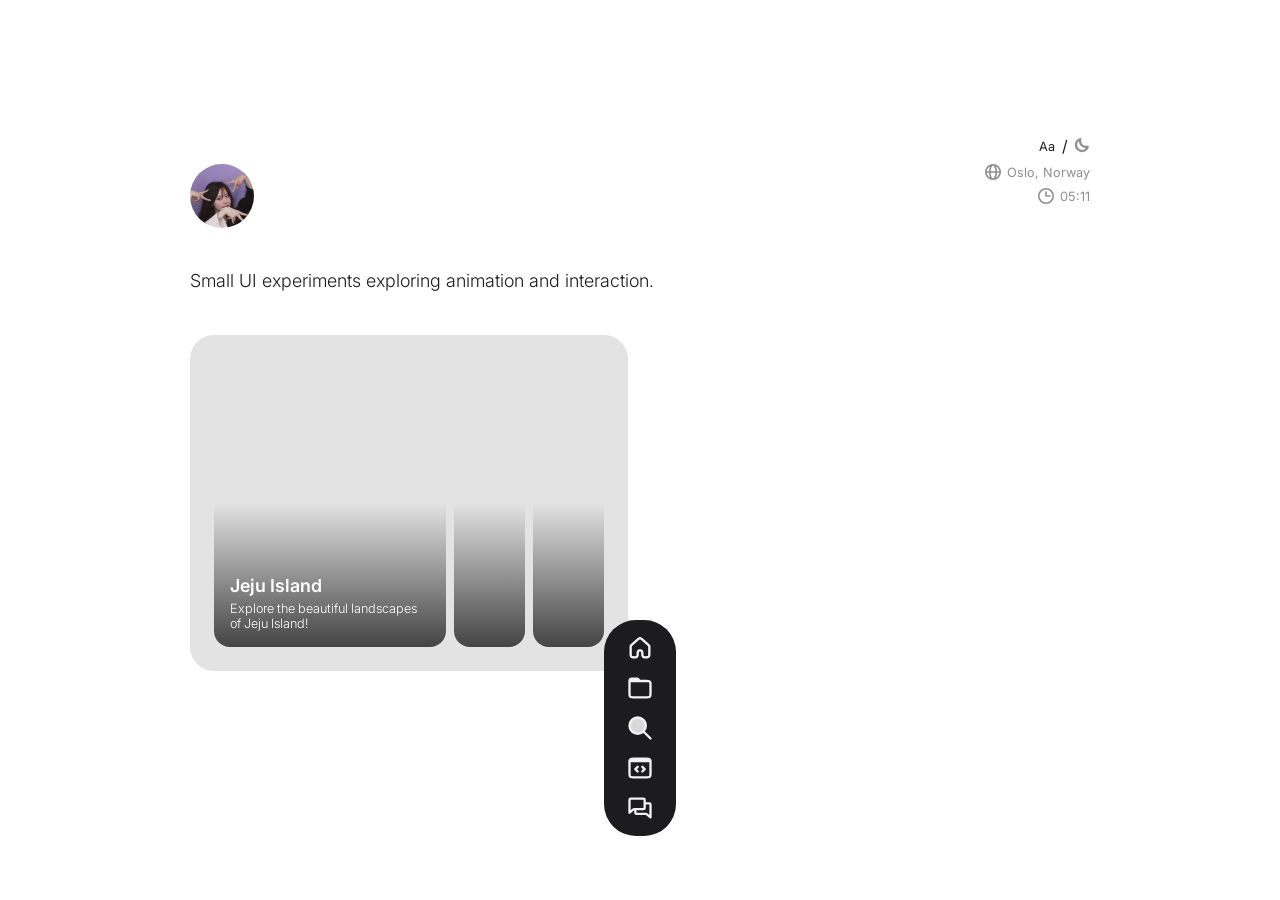
==== explored.html @ 6533a4c9 "Added explored page with horizontal accordion experiment" ====
<!DOCTYPE html>
<html lang="en">
<head>
    <meta charset="UTF-8">
    <meta name="viewport" content="width=device-width, initial-scale=1.0">
    <title>./ui bits</title>

    <link rel="icon" href="assets/icons/terminal.svg">
    <link rel="stylesheet" href="assets/css/reset.css">
    <link rel="stylesheet" href="assets/css/variables.css">
    <link rel="stylesheet" href="assets/css/fonts.css">
    <link rel="stylesheet" href="assets/css/style.css">
    <link rel="stylesheet" href="assets/css/explored.css">
</head>
<body class="wide-layout">
    <div class="utility-toggle">
        <button id="toggle-lang" class="toggle-btn">Aa</button>
        <span class="toggle-divider">/</span>
        <button id="toggle-theme" class="toggle-btn">
            <img id="toggle-icon" src="assets/icons/moon.svg" alt="Dark Mode">
        </button>
    </div>
    <header class="profile-header">
        <img src="assets/images/profile-pic.png" class="avatar" alt="Eileen Kim">

        <div class="meta">
            <div class="meta-location">
                <img src="assets/icons/globe.svg" class="profile-header-icon" alt="">
                <span>Oslo, Norway</span>
            </div>

            <div class="meta-clock">
                <img src="assets/icons/clock.svg" class="profile-header-icon" alt="">
                <time id="oslo-time"></time>
            </div>
        </div>
    </header>   

    <main>
        <section class="explored-intro">
            <p>Small UI experiments exploring animation and interaction.</p>
        </section>

        <section class="explored-grid">
            <div class="explored-card" data-experiment="accordion">
                <div class="accordion-wrapper">
                    <div class="accordion-item active" style="background-image: url('assets/images/explore-page/jeju.jpeg');">
                        <div class="accordion-content">
                            <h4>Jeju Island</h4>
                            <p>Explore the beautiful landscapes of Jeju Island!</p>
                        </div>
                    </div>
                    <div class="accordion-item" style="background-image: url('assets/images/explore-page/seoul.jpeg');">
                        <div class="accordion-content">
                            <h4>Seoul</h4>
                            <p>The capital city, mixing old palaces with modern skyscrapers.</p>
                        </div>
                    </div>
                    <div class="accordion-item" style="background-image: url('assets/images/explore-page/busan.jpeg');">
                        <div class="accordion-content">
                            <h4>Busan</h4>
                            <p>Coastal city known for its beaches and seafood markets.</p>
                        </div>
                    </div>
                </div>
            </div>

            <!-- Add more explored cards here -->
        </section>

    </main>

    <nav class="bottom-nav">
        <div class="nav-default" id="nav-default">
            <a href="index.html" class="nav-item">
                <img src="assets/icons/home.svg" alt="Home page">
            </a>
            
            <a href="projects.html" class="nav-item">
                <img src="assets/icons/folder.svg" alt="My projects">
            </a>
            
            <a href="explored.html" class="nav-item">
                <img src="assets/icons/search-active.svg" alt="Explored components">
            </a>
            
            <a href="tech.html" class="nav-item">
                <img src="assets/icons/code.svg" alt="My technology languages">
            </a>
            
            <button class="nav-item" id="toggle-socials">
                <img src="assets/icons/chat.svg" alt="Socials">
            </button>
        </div>

        <div class="nav-socials" id="nav-socials" style="display: none;">
            <button class="nav-item" id="close-socials">
                <img src="assets/icons/back.svg" alt="Close socials">
            </button>

            <a href="https://github.com/eileenkim-0" target="_blank" class="nav-item">
                <img src="assets/icons/github-white.svg" alt="GitHub">
            </a>

            <a href="https://linkedin.com/in/eileen-kim-417214236" target="_blank" class="nav-item">
            <img src="assets/icons/linkedin.svg" alt="LinkedIn">
            </a>

            <a href="https://instagram.com/eileenkim_" target="_blank" class="nav-item">
                <img src="assets/icons/instagram.svg" alt="Instagram">
            </a>
        </div>
    </nav>

    <script src="script.js"></script>
    <script src="explored.js"></script>
</body>
</html>
---- assets/css/variables.css ----
:root {
    --color-white: #fff;
    --color-light-grey: #E3E3E3;
    --color-grey: #8E8E93;
    --color-black: #1c1c1e;
    --color-accent: #ff8fa3;

    --font-family: 'Inter';
    --font-size-sm: 0.8rem;
    --font-size-base: 1.12rem;
    --font-size-lg: 1.25rem;

}

body.dark-mode {
    --color-white: #303030;
    --color-black: #F2F2F2;
    --color-light-grey: #454545
}
---- assets/css/fonts.css ----
@font-face {
  font-family: 'Inter';
  src: url('../fonts/Inter_18pt-Light.ttf') format('truetype');
  font-weight: 300;
}

@font-face {
  font-family: 'Inter';
  src: url('../fonts/Inter_18pt-Regular.ttf') format('truetype');
  font-weight: 400;
}

@font-face {
  font-family: 'Inter';
  src: url('../fonts/Inter_18pt-SemiBold.ttf') format('truetype');
  font-weight: 600;
}
---- assets/css/style.css ----
body {
    max-width: 600px;
    margin: 0 auto;
    padding: 3rem 0;
    font-family: var(--font-family);
    background-color: var(--color-white);
    color: var(--color-black);
}

@media (min-width: 768px) {
    body {
        padding-top: 8.5rem;
    }
}

main > section {
    margin-bottom: 2.5rem;
}

.utility-toggle {
    display: flex;
    justify-content: flex-end;
    align-items: center;
    gap: 0.4rem;
    margin-bottom: 0.5rem;
}

.toggle-btn {
    background: none;
    border: none;
    outline: none;
    font-family: var(--font-family);
    font-size: var(--font-size-sm);
    color: var(--color-black);
    padding: 0;
}

.toggle-btn img {
    width: 1rem;
    height: 1rem;
}

.profile-header {
    display: flex;
    justify-content: space-between;
    align-items: flex-start;
    margin-bottom: 2.5rem;
}

.avatar {
    width: 4rem;
    height: 4rem;
    border-radius: 50%;
}

.meta {
    display: flex;
    flex-direction: column;
    align-items: flex-end;
    gap: 0.5rem;
}

.meta-location,
.meta-clock {
    display: flex;
    align-items: center;
    color: var(--color-grey);
    font-size: var(--font-size-sm);
    font-weight: 400;
    gap: 0.4rem;
}

.profile-header-icon {
    width: 1rem;
    height: 1rem;
}

.text-section p {
    font-weight: 300;
    font-size: var(--font-size-base);
    line-height: 1.5;
    margin-bottom: 1rem;
}

.text-section p:last-child {
    margin-bottom: 0;
}

.github-section {
    margin-bottom: 4.5rem;
}

.github-section img {
    width: 100%;
    height: auto;
}

.contact-cta {
    display: flex;
    justify-content: space-between;
    align-items: center;
    background-color: #E3E3E3;
    border-radius: 2rem;
    padding: 0.5rem 0.5rem 0.5rem 1.5rem;
}

.contact-cta p {
    font-weight: 300;
    font-size: var(--font-size-sm);
    color: #1c1c1e;
}

.cta-button {
    background-color: #1c1c1e;
    color: #fff;
    border: none;
    font-family: var(--font-family);
    font-size: var(--font-size-sm);
    font-weight: 400;
    border-radius: 2rem;
    padding: 1rem 2rem;
    cursor: pointer;
}

.bottom-nav {
    display: flex;
    background-color: #1c1c1e;
    border-radius: 2rem;
    padding: 0.5rem 1rem;
    justify-content: center;
    align-items: center;
    gap: 0.5rem;
    position: fixed;
    left: 50%;
    bottom: 4rem;
    transform: translateX(-50%);
}

.nav-item {
    width: 2.5rem;
    height: 2.5rem;
    display: flex;
    align-items: center;
    justify-content: center;
    border-radius: 50%;
    background: none;
    border: none;
    text-decoration: none;
    cursor: pointer;
}

.nav-item img {
    width: 1.8rem;
    height: 1.8rem;
}
---- assets/css/explored.css ----
body.wide-layout {
    max-width: 900px;
}

.explored-intro {
    font-weight: 300;
    font-size: var(--font-size-base);
    line-height: 1.5;
}

.explored-grid {
    display: grid;
    grid-template-columns: 1fr;
    gap: 1.5rem;
    align-items: start;
}

@media (min-width: 640px) {
    .explored-grid {
        grid-template-columns: 1fr 1fr;
    }
}

.explored-card {
    border-radius: 1.5rem;
    padding: 1.5rem;
    background-color: var(--color-light-grey);
    min-width: 0;
}

.accordion-wrapper {
    display: flex;
    gap: 0.5rem;
    height: 18rem;
    justify-content: center;
}

.accordion-item {
    width: 5.5rem;
    padding: 1rem;
    background-size: cover;
    background-position: center;

    display: flex;
    align-items: flex-end;
    position: relative;

    border-radius: 1rem;
    overflow: hidden;
    transition: width 0.35s ease;
    cursor: pointer;
}

.accordion-item::before {
    content: "";
    position: absolute;
    inset: 0;
    background: linear-gradient(to top, rgba(0,0,0,0.7), transparent 50%);
}

.accordion-item.active {
    width: 20rem;
}

.accordion-content {
    position: relative;
    color: #fff;
    opacity: 0;
    white-space: normal;
    transition: opacity 0.2s ease;
    transition-delay: 0.15s;
    width: 100%;
}

.accordion-item.active .accordion-content {
    opacity: 1;
}

.accordion-content h4 {
    font-size: var(--font-size-base);
    font-weight: 600;
    margin-bottom: 0.3rem;
}

.accordion-content p {
    font-size: var(--font-size-sm);
    font-weight: 300;
}
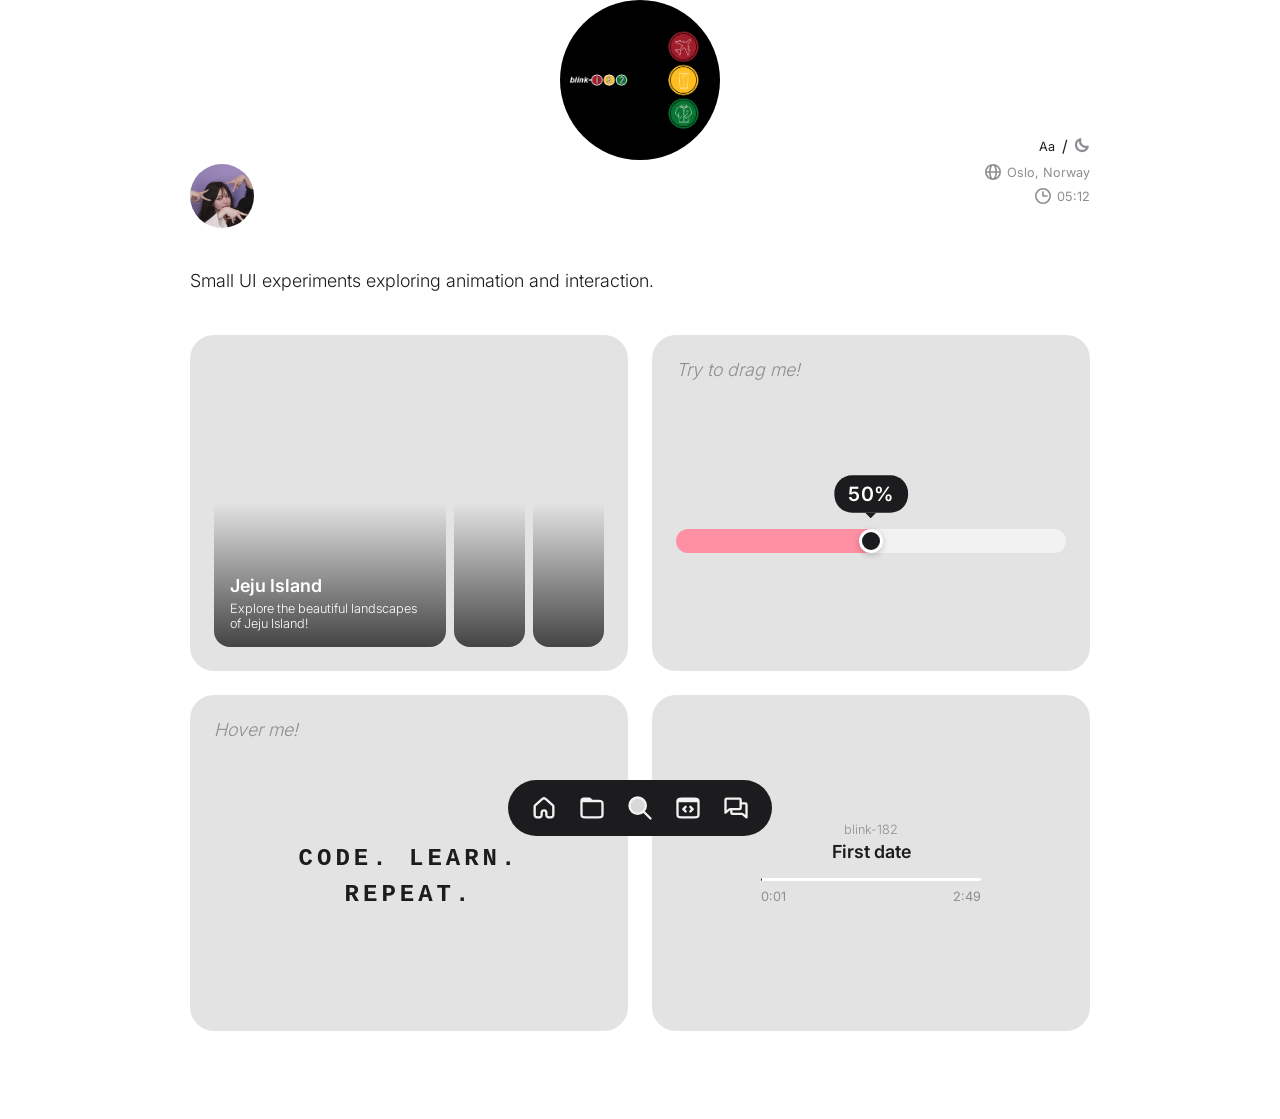
==== commit 8d8f136d: "Added slider, fun hover function and music player experiments to explored page" ====
--- a/explored.html
+++ b/explored.html
@@ -42,6 +42,7 @@
         </section>
 
         <section class="explored-grid">
+            <!-- Explored Cards -->
             <div class="explored-card" data-experiment="accordion">
                 <div class="accordion-wrapper">
                     <div class="accordion-item active" style="background-image: url('assets/images/explore-page/jeju.jpeg');">
@@ -64,7 +65,41 @@
                     </div>
                 </div>
             </div>
+            
+            <!-- Slider -->
+            <div class="explored-card" data-experiment="slider">
+                <p class="slider-label">Try to drag me!</p>
+                <div class="slider-wrapper">
+                    <div class="slider-bubble" id="slider-bubble">50%</div>
+                    <input type="range" min="0" max="100" value="50" class="range-slider" id="range-slider">
+                </div>
+            </div>
 
+            <!-- Scramble -->
+            <div class="explored-card" data-experiment="scramble">
+                <p class="scramble-label">Hover me!</p>
+                <div class="scramble-content">
+                    <h3 class="scramble-text" data-text="CODE. LEARN. REPEAT.">CODE. LEARN. REPEAT.</h3>
+                </div>
+            </div>
+
+            <!-- Music Player -->
+            <div class="explored-card" data-experiment="music">
+                <div class="music-player">
+                    <div class="music-cover-wrapper">
+                        <img src="assets/images/explore-page/blink182.webp" alt="Blink 182 Album Cover" class="music-cover" id="music-cover">
+                    </div>
+                    <p class="music-artist">blink-182</p>
+                    <h4 class="music-title">First date</h4>
+                    <div class="music-progress-bar">
+                        <div class="music-progress-fill" id="music-progress-fill"></div>
+                    </div>
+                    <div class="music-time">
+                        <span id="music-current-time">0:00</span>
+                        <span id="music-total-time">2:49</span>
+                    </div>
+                </div>
+            </div>
             <!-- Add more explored cards here -->
         </section>
 
--- a/assets/css/style.css
+++ b/assets/css/style.css
@@ -139,6 +139,7 @@
 .nav-item {
     width: 2.5rem;
     height: 2.5rem;
+
     display: flex;
     align-items: center;
     justify-content: center;
@@ -146,6 +147,7 @@
     background: none;
     border: none;
     text-decoration: none;
+    transition: background-color 0.15s ease;
     cursor: pointer;
 }
 
@@ -153,3 +155,15 @@
     width: 1.8rem;
     height: 1.8rem;
 }
+
+.nav-item:hover {
+    background-color: rgba(255, 255, 255, 0.356);
+    border-radius: 0.75rem;
+}
+
+.nav-default,
+.nav-socials {
+    display: flex;
+    align-items: center;
+    gap: 0.5rem;
+}
--- a/assets/css/explored.css
+++ b/assets/css/explored.css
@@ -28,13 +28,13 @@
     min-width: 0;
 }
 
+/* Accordion */
 .accordion-wrapper {
     display: flex;
     gap: 0.5rem;
     height: 18rem;
     justify-content: center;
 }
-
 .accordion-item {
     width: 5.5rem;
     padding: 1rem;
@@ -50,18 +50,15 @@
     transition: width 0.35s ease;
     cursor: pointer;
 }
-
 .accordion-item::before {
     content: "";
     position: absolute;
     inset: 0;
     background: linear-gradient(to top, rgba(0,0,0,0.7), transparent 50%);
 }
-
 .accordion-item.active {
     width: 20rem;
 }
-
 .accordion-content {
     position: relative;
     color: #fff;
@@ -71,18 +68,200 @@
     transition-delay: 0.15s;
     width: 100%;
 }
-
 .accordion-item.active .accordion-content {
     opacity: 1;
 }
-
 .accordion-content h4 {
     font-size: var(--font-size-base);
     font-weight: 600;
     margin-bottom: 0.3rem;
 }
-
 .accordion-content p {
     font-size: var(--font-size-sm);
     font-weight: 300;
-}+}
+
+/* Slider */
+.explored-card[data-experiment="slider"] {
+    display: flex;
+    flex-direction: column;
+    min-height: 21rem;
+}
+.slider-wrapper {
+    position: relative;
+    padding-top: 3rem;
+
+    display: flex;
+    align-items: center;
+    justify-content: center;
+    flex: 1;
+    
+}
+.slider-label {
+    font-size: var(--font-size-base);
+    font-weight: 300;
+    font-style: italic;
+    color: var(--color-grey);
+    margin-bottom: 0.5rem;
+}
+.range-slider {
+    -webkit-appearance: none;
+    appearance: none;
+    width: 100%;
+    height: auto;
+    border-radius: 1rem;
+    background: linear-gradient(to right, #f5c6c6 50%, #633c3c 50%);
+    outline: none;
+    cursor: pointer;
+}
+.range-slider::-webkit-slider-thumb {
+    width: 1.5rem;
+    height: 1.5rem;
+    background: var(--color-black);
+    border: 3px solid var(--color-white);
+    box-shadow: 0 2px 6px rgba(0, 0, 0, 0.2);
+    cursor: pointer;
+    border-radius: 50%;
+    -webkit-appearance: none;
+    appearance: none;
+}
+.range-slider::-moz-range-thumb {
+    width: 1.5rem;
+    height: 1.5rem;
+    background: var(--color-black);
+    border: 3px solid var(--color-white);
+    box-shadow: 0 2px 6px rgba(0, 0, 0, 0.2);
+    cursor: pointer;
+    border-radius: 50%;
+}
+.slider-bubble {
+    background-color: var(--color-black);
+    color: var(--color-white);
+    padding: 0.4rem 0.8rem;
+    border-radius: 1rem;
+    font-size: var(--font-size-base);
+    font-weight: 600;
+
+    position: absolute;
+    top: 50%;
+
+    transform: translateX(-50%) translateY(-2.5rem) scale(1);
+    transition: transform 0.1s ease, left 0.1s ease;
+}
+.slider-bubble::after {
+    content: "";
+    position: absolute;
+    top: 100%;
+    left: 50%;
+
+    border-color: var(--color-black) transparent transparent transparent;
+    border-width: 5px;
+    border-style: solid;
+    transform: translateX(-50%);
+}
+
+/* Scramble Text */
+.explored-card[data-experiment="scramble"] {
+    display: flex;
+    flex-direction: column;
+    min-height: 21rem;
+}
+.scramble-label {
+    color: var(--color-grey);
+    font-size: var(--font-size-base);
+    font-weight: 300;
+    font-style: italic;
+    margin-bottom: 0.5rem;
+}
+.scramble-content {
+    display: flex;
+    align-items: center;
+    justify-content: center;
+    text-align: center;
+    flex: 1;
+}
+.scramble-text {
+    color: var(--color-black);
+    font-family: monospace;
+    font-size: 1.5rem;
+    font-weight: 600;
+    letter-spacing: 0.25rem;
+    line-height: 1.5;
+    max-width: 90%;
+    cursor: default;
+}
+
+.explored-card[data-experiment="music"] {
+    display: flex;
+    flex-direction: column;
+    align-items: center;
+    justify-content: center;
+    min-height: 21rem;
+}
+.music-player {
+    display: flex;
+    flex-direction: column;
+    align-items: center;
+    text-align: center;
+    width: 100%;
+    max-width: 220px;
+}
+.music-cover-frame {
+    width: 10rem;
+    height: 6rem;
+    position: relative;
+    overflow: hidden;
+    margin-bottom: 1.5rem;
+}
+.music-cover {
+    position: absolute;
+    top: 0;
+    left: 50%;
+    transform: translateX(-50%);
+
+    width: 10rem;
+    height: 10rem;
+    border-radius: 50%;
+    object-fit: cover;
+    animation: spin 8s linear infinite;
+}
+@keyframes spin {
+    from { transform: translateX(-50%) rotate(0deg); }
+    to { transform: translateX(-50%) rotate(360deg); }
+}
+.music-artist {
+    color: var(--color-grey);
+    font-size: var(--font-size-sm);
+    font-weight: 300;
+    margin-bottom: 0.25rem;
+}
+.music-title {
+    color: var(--color-black);
+    font-size: var(--font-size-base);
+    font-weight: 600;
+    margin-bottom: 1rem;
+}
+.music-progress-bar {
+    width: 100%;
+    height: 3px;
+
+    background-color: var(--color-white);
+    margin-bottom: 0.5rem;
+    border-radius: 2px;
+    overflow: hidden;
+    cursor: pointer;
+}
+.music-progress-fill {
+    height: 100%;
+    width: 0%;
+    background: var(--color-black);
+    transition: width 0.1s linear;
+}
+.music-time {
+    width: 100%;
+    font-size: var(--font-size-sm);
+    color: var(--color-grey);
+
+    display: flex;
+    justify-content: space-between; 
+}
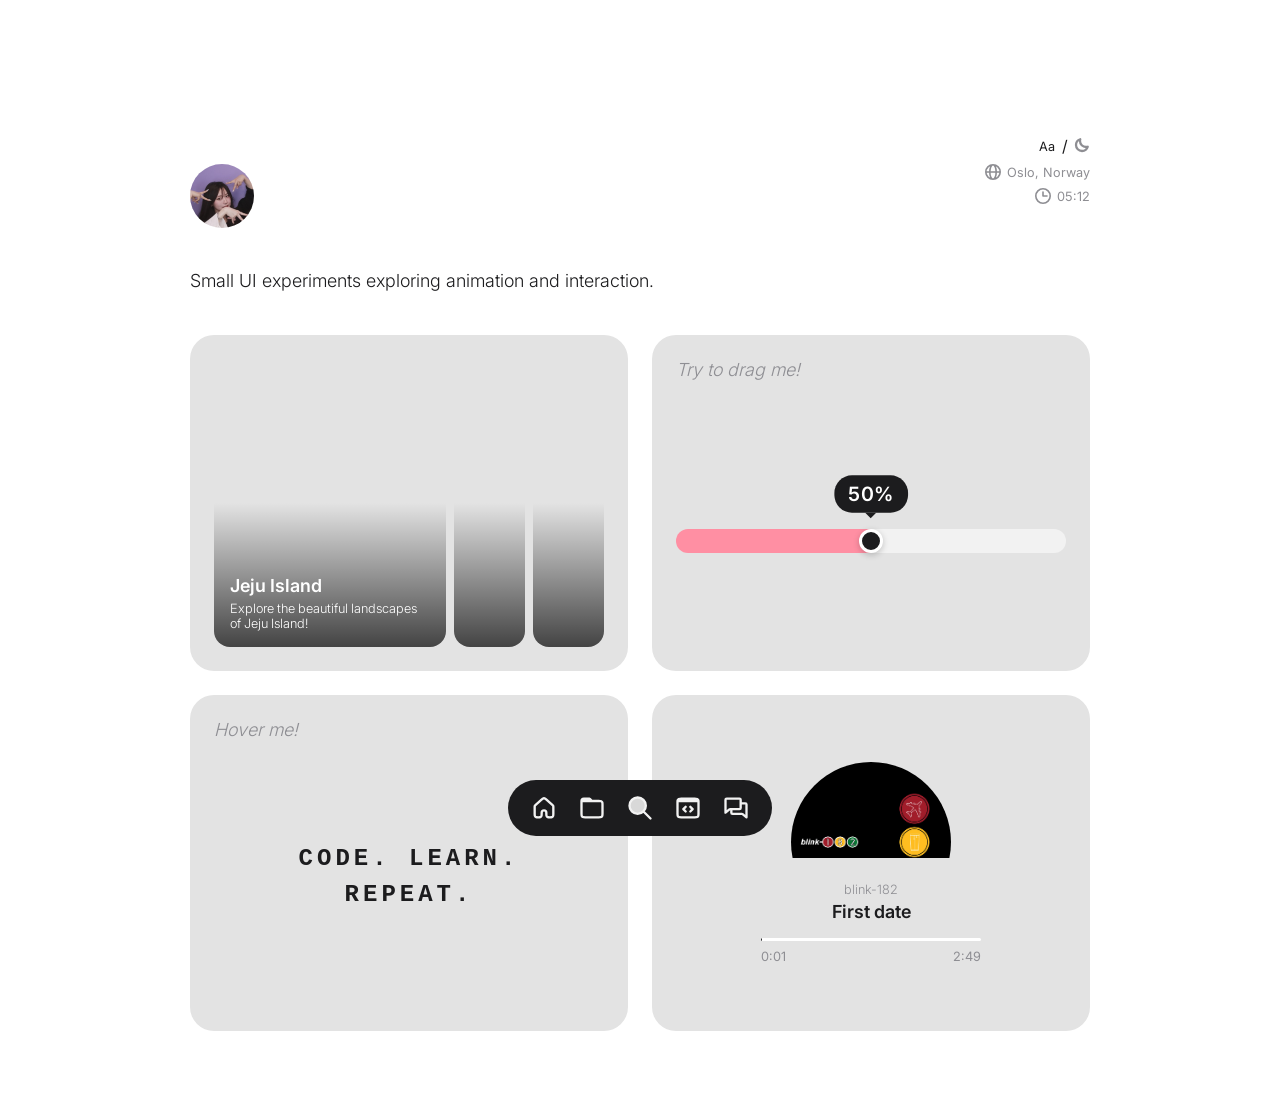
==== commit aad478fe: "fixed small typo" ====
--- a/explored.html
+++ b/explored.html
@@ -86,7 +86,7 @@
             <!-- Music Player -->
             <div class="explored-card" data-experiment="music">
                 <div class="music-player">
-                    <div class="music-cover-wrapper">
+                    <div class="music-cover-frame">
                         <img src="assets/images/explore-page/blink182.webp" alt="Blink 182 Album Cover" class="music-cover" id="music-cover">
                     </div>
                     <p class="music-artist">blink-182</p>
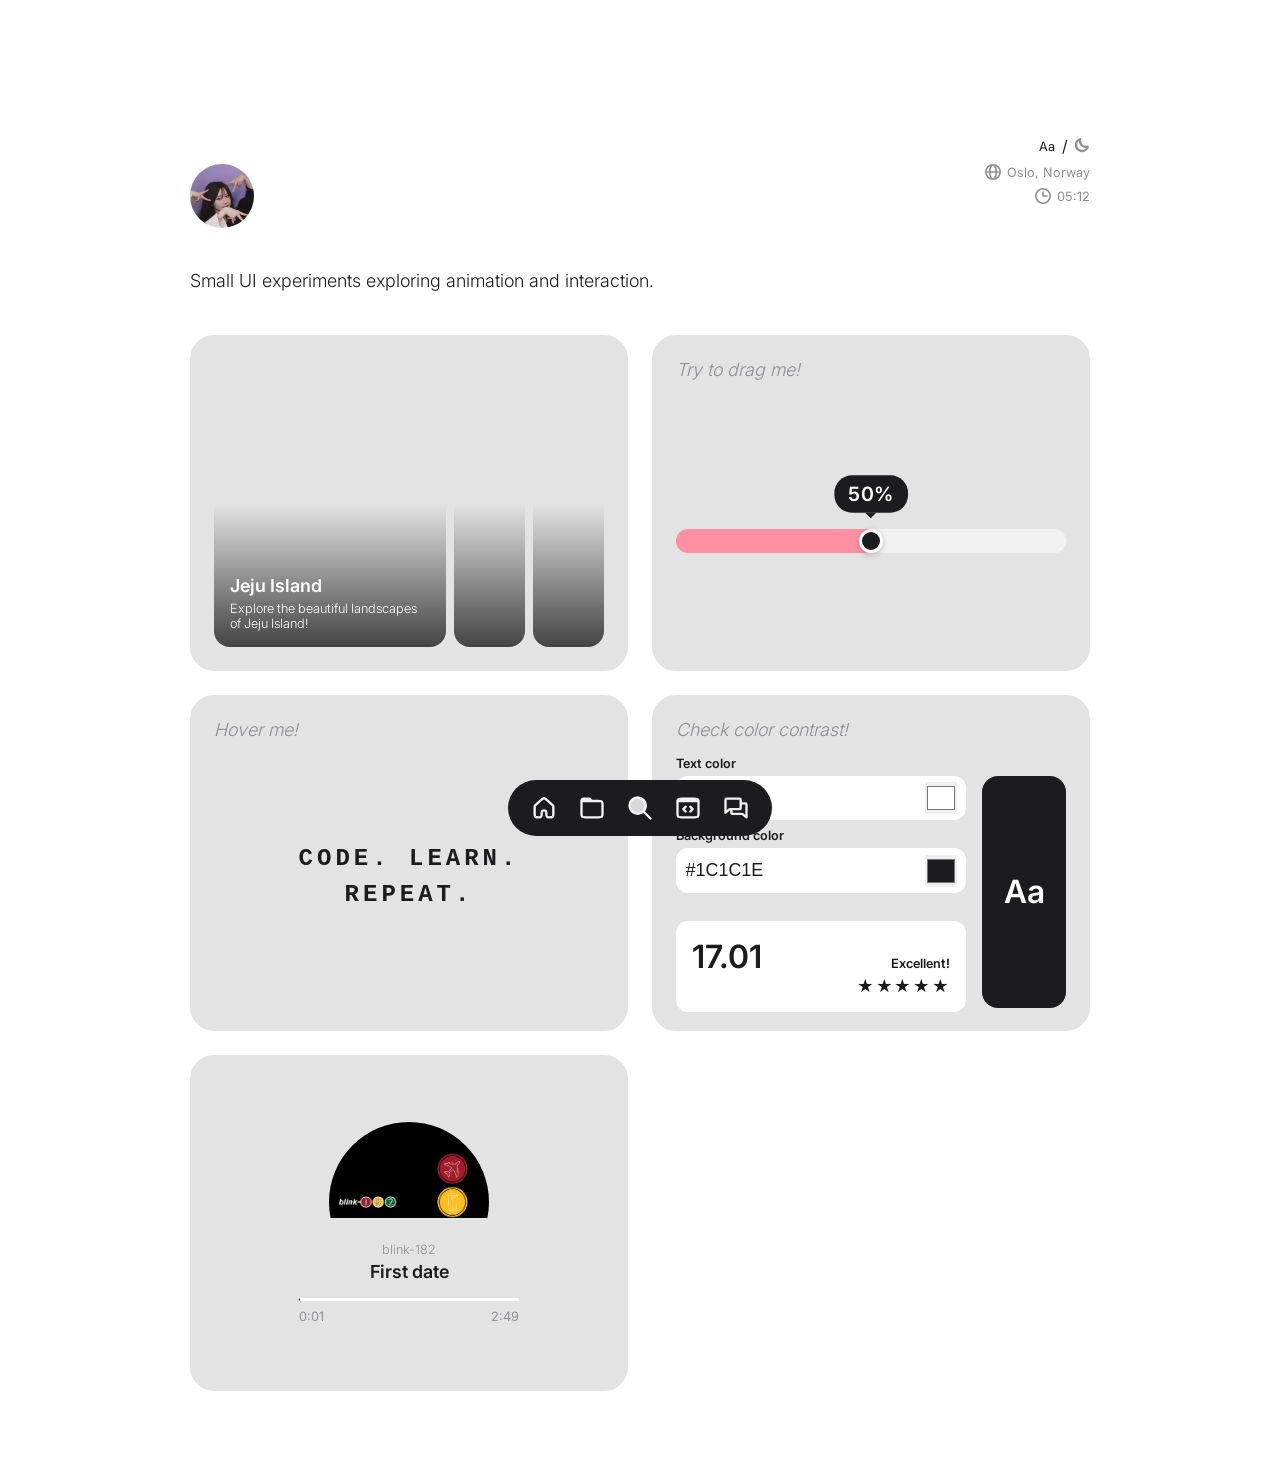
==== commit b9ef50fc: "Added color contrast checker experiment" ====
--- a/explored.html
+++ b/explored.html
@@ -83,6 +83,46 @@
                 </div>
             </div>
 
+            <!-- Contrast checker -->
+                <div class="explored-card" data-experiment="contrast">
+                    <p class="contrast-label">Check color contrast!</p>
+                    <div class="contrast-body">
+                        <div class="contrast-texts">
+                            <div class="contrast-inputs">
+                                <label class="contrast-input-group">
+                                    <span>Text color</span>
+                                    <div class="contrast-input-wrapper">
+                                        <input type="text" id="contrast-text-hex" value="#FFFFFF" maxlength="7">
+                                        <input type="color" id="contrast-text" value="#FFFFFF">
+                                    </div>
+                                </label>
+                            
+                                <label class="contrast-input-group">
+                                    <span>Background color</span>
+                                    <div class="contrast-input-wrapper">
+                                        <input type="text" id="contrast-bg-hex" value="#1C1C1E" maxlength="7">
+                                        <input type="color" id="contrast-bg" value="#1C1C1E">
+                                    </div>
+                                </label>
+                            </div>
+                            
+                            <div class="contrast-result" id="contrast-result">
+                                <div class="contrast-score">
+                                    <span class="contrast-ratio" id="contrast-ratio">10.0</span>
+                                    <div class="contrast-quality">
+                                        <span class="contrast-quality-label" id="contrast-quality-label">Excellent!</span>
+                                        <span class="contrast-stars" id="contrast-stars">★★★★★</span>
+                                    </div>
+                                </div>
+                            </div>
+                        </div>
+                        
+                        <div class="contrast-preview" id="contrast-preview">
+                            <span id="contrast-preview-text">Aa</span>
+                        </div>
+                    </div>
+                </div>
+
             <!-- Music Player -->
             <div class="explored-card" data-experiment="music">
                 <div class="music-player">
@@ -100,6 +140,8 @@
                     </div>
                 </div>
             </div>
+
+            
             <!-- Add more explored cards here -->
         </section>
 
--- a/assets/css/explored.css
+++ b/assets/css/explored.css
@@ -160,7 +160,7 @@
     transform: translateX(-50%);
 }
 
-/* Scramble Text */
+/* Scramble text */
 .explored-card[data-experiment="scramble"] {
     display: flex;
     flex-direction: column;
@@ -191,6 +191,120 @@
     cursor: default;
 }
 
+/* Contrast checker */
+.explored-card[data-experiment="contrast"]{
+    display: flex;
+    flex-direction: column;
+    min-height: 21rem;
+    max-height: 21rem;
+
+}
+.contrast-label {
+    color: var(--color-grey);
+    font-weight: 300;
+    font-style: italic;
+    font-size: var(--font-size-base);
+    margin-bottom: 1rem;
+}
+.contrast-body {
+    display: flex;
+    gap: 1rem;
+    align-items: center;
+    flex: 1;
+}
+.contrast-texts {
+    display: flex;
+    flex-direction: column;
+    gap: 0.75rem;
+    flex: 1;
+}
+.contrast-inputs {
+    display: flex;
+    flex-direction: column;
+    gap: 0.5rem;
+    margin-bottom: 1rem;
+}
+.contrast-input-group {
+    display: flex;
+    flex-direction: column;
+    gap: 0.3rem;
+}
+.contrast-input-group span {
+    color: var(--color-black);
+    font-size: var(--font-size-sm);
+    font-weight: 600;
+}
+.contrast-input-wrapper {
+    background: var(--color-white);
+    border-radius: 0.75rem;
+    padding: 0.4rem 0.6rem;
+
+    display: flex;
+    align-items: center;
+    gap: 0.5rem;
+}
+.contrast-input-wrapper input[type="text"] {
+    color: var(--color-black);
+    background-color: transparent;
+    font-size: var(--font-size-base);
+    text-transform: uppercase;
+
+    border: none;
+    outline: none;
+    flex: 1;
+}
+.contrast-input-wrapper input[type="color"] {
+    width: 2rem;
+    height: 2rem;
+    border: none;
+    padding: 0;
+    flex-shrink: 0;
+    cursor: pointer;
+}
+.contrast-result {
+    background: var(--color-white);
+    border-radius: 0.75rem;
+    margin-bottom: 1rem;
+    padding: 1rem;
+}
+.contrast-score {
+    display: flex;
+    align-items: baseline;
+    justify-content: space-between;
+}
+.contrast-ratio {
+    color: var(--color-black);
+    font-size: 2rem;
+    font-weight: 700;
+}
+.contrast-quality {
+    display: flex;
+    flex-direction: column;
+    align-items: flex-end;
+    gap: 0.3rem;
+}
+.contrast-quality-label {
+    font-size: var(--font-size-sm);
+    font-weight: 600;
+}
+.contrast-stars {
+    font-size: 1rem;
+    letter-spacing: 0.1rem;
+}
+.contrast-preview {
+    font-size: 2rem;
+    font-weight: 600;
+
+    display: flex;
+    flex: 1;
+    justify-content: center;
+    align-items: center;
+    min-height: 14.5rem;
+    border-radius: 1rem;
+    transition: background-color 0.2s ease, color 0.2s ease;
+}
+
+/* Music player */
 .explored-card[data-experiment="music"] {
     display: flex;
     flex-direction: column;
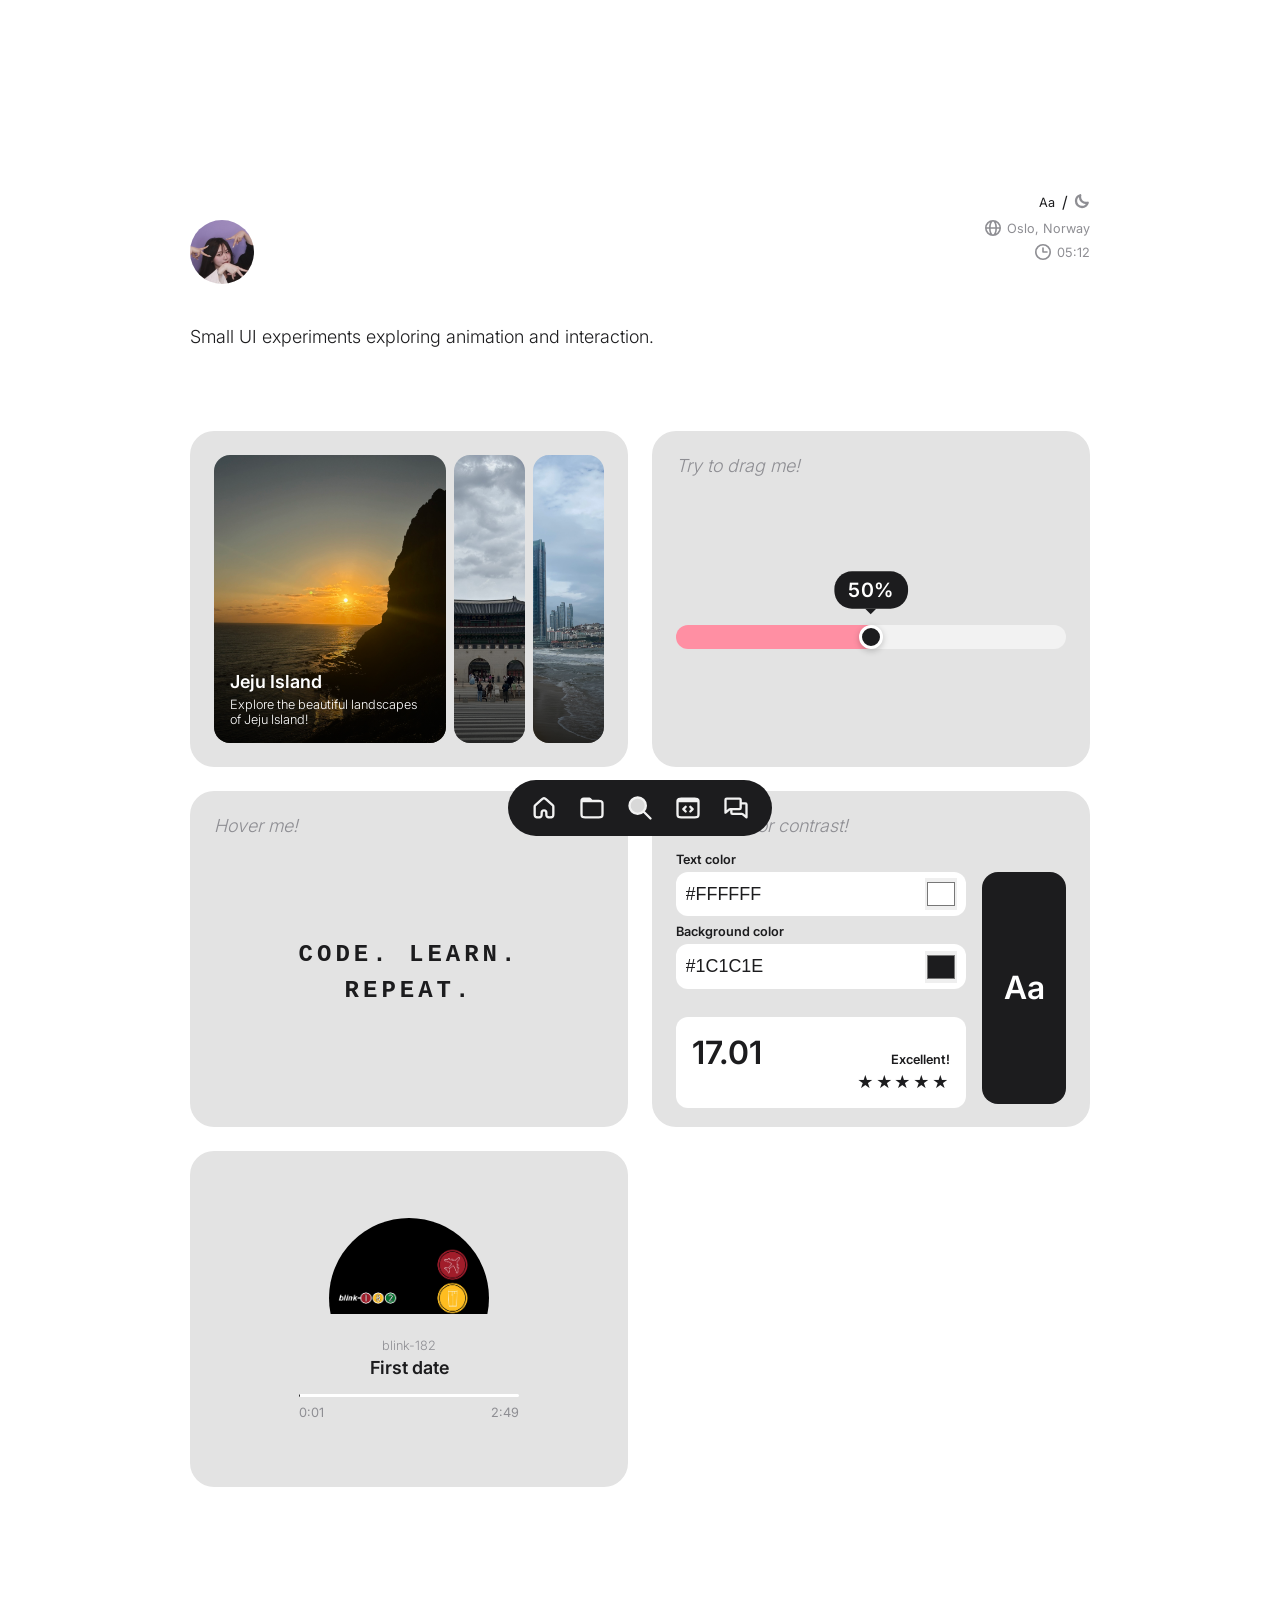
==== commit aa96a5bf: "corrected the file path" ====
--- a/explored.html
+++ b/explored.html
@@ -45,19 +45,19 @@
             <!-- Explored Cards -->
             <div class="explored-card" data-experiment="accordion">
                 <div class="accordion-wrapper">
-                    <div class="accordion-item active" style="background-image: url('assets/images/explore-page/jeju.jpeg');">
+                    <div class="accordion-item active" style="background-image: url('assets/images/explore-page/jeju.JPEG');">
                         <div class="accordion-content">
                             <h4>Jeju Island</h4>
                             <p>Explore the beautiful landscapes of Jeju Island!</p>
                         </div>
                     </div>
-                    <div class="accordion-item" style="background-image: url('assets/images/explore-page/seoul.jpeg');">
+                    <div class="accordion-item" style="background-image: url('assets/images/explore-page/seoul.JPEG');">
                         <div class="accordion-content">
                             <h4>Seoul</h4>
                             <p>The capital city, mixing old palaces with modern skyscrapers.</p>
                         </div>
                     </div>
-                    <div class="accordion-item" style="background-image: url('assets/images/explore-page/busan.jpeg');">
+                    <div class="accordion-item" style="background-image: url('assets/images/explore-page/busan.JPEG');">
                         <div class="accordion-content">
                             <h4>Busan</h4>
                             <p>Coastal city known for its beaches and seafood markets.</p>
--- a/assets/css/style.css
+++ b/assets/css/style.css
@@ -9,12 +9,18 @@
 
 @media (min-width: 768px) {
     body {
-        padding-top: 8.5rem;
+        padding-top: 12rem;
+    }
+}
+
+@media (max-width: 480px) {
+    body {
+        padding: 2.5rem 1.5rem;
     }
 }
 
 main > section {
-    margin-bottom: 2.5rem;
+    margin-bottom: 5rem;
 }
 
 .utility-toggle {
@@ -87,7 +93,7 @@
 }
 
 .github-section {
-    margin-bottom: 4.5rem;
+    margin-bottom: 6.5rem;
 }
 
 .github-section img {
@@ -102,6 +108,7 @@
     background-color: #E3E3E3;
     border-radius: 2rem;
     padding: 0.5rem 0.5rem 0.5rem 1.5rem;
+    margin-bottom: 25rem;
 }
 
 .contact-cta p {
